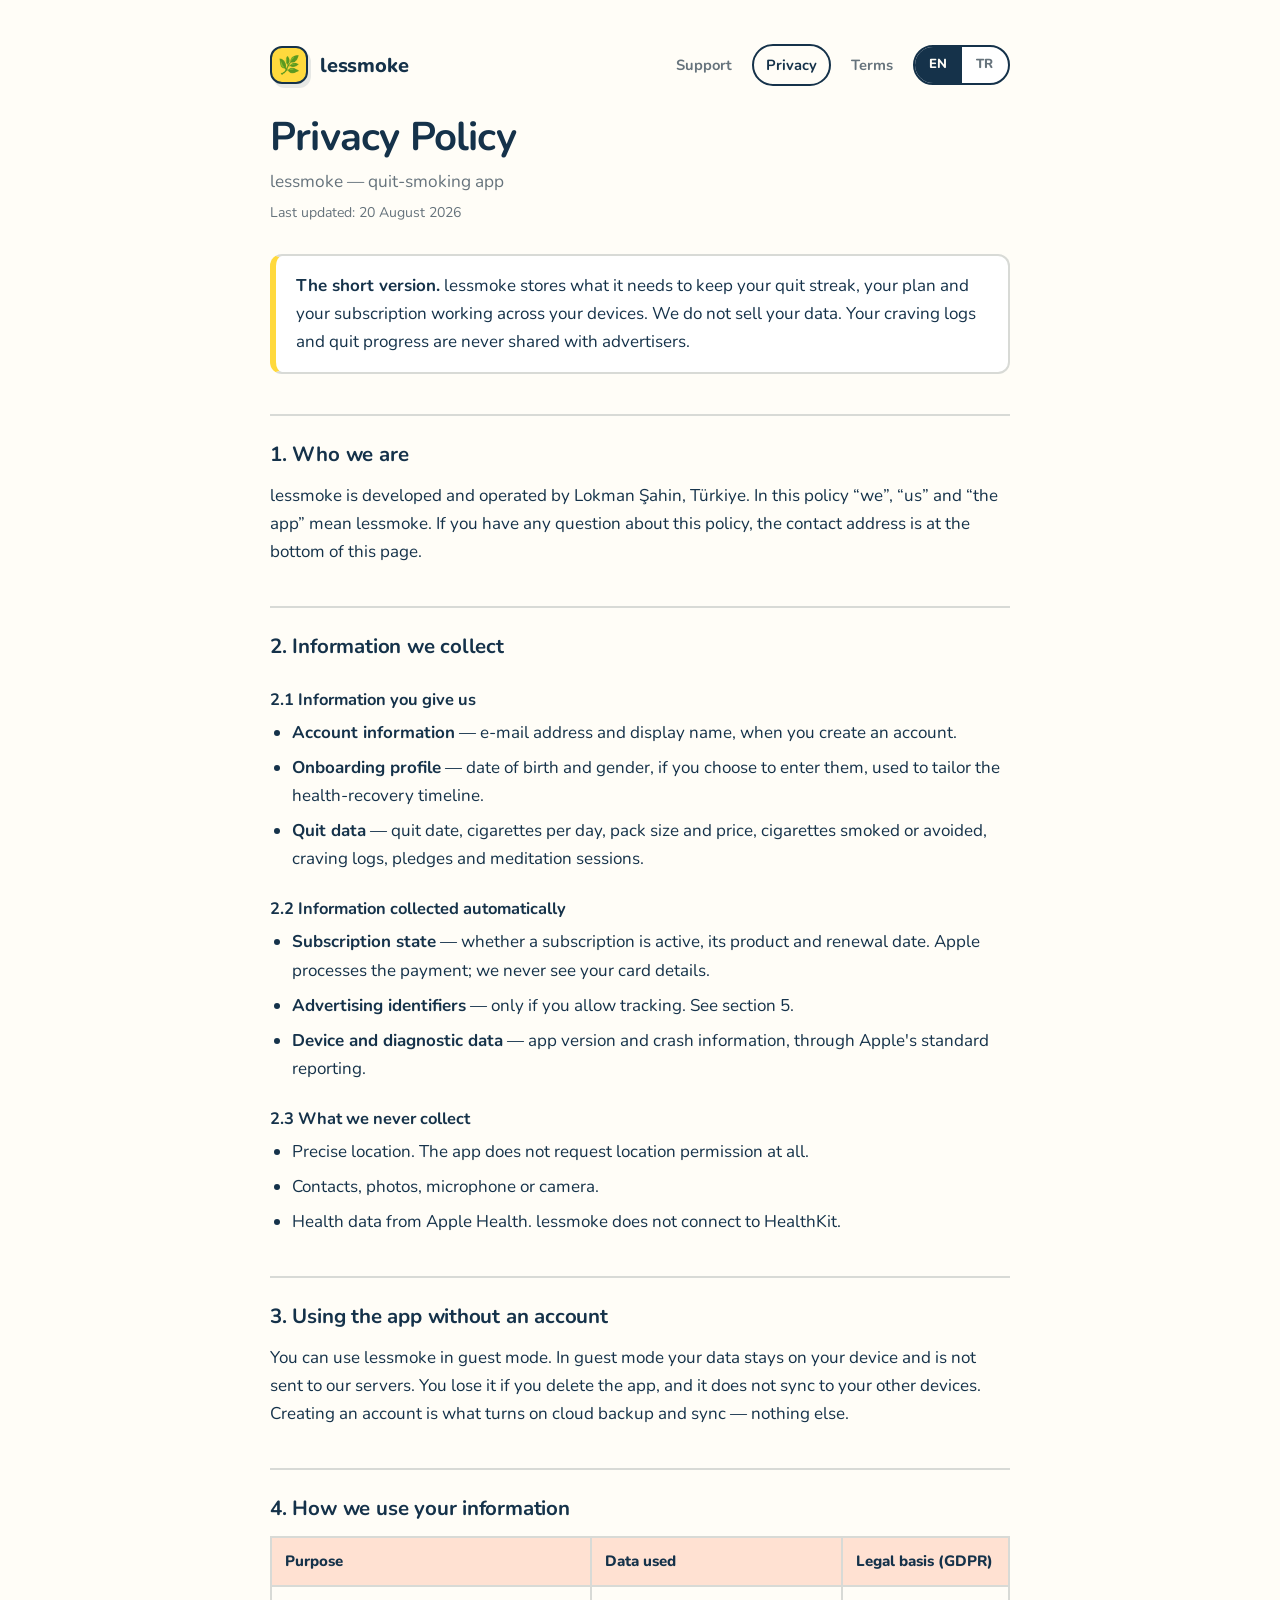
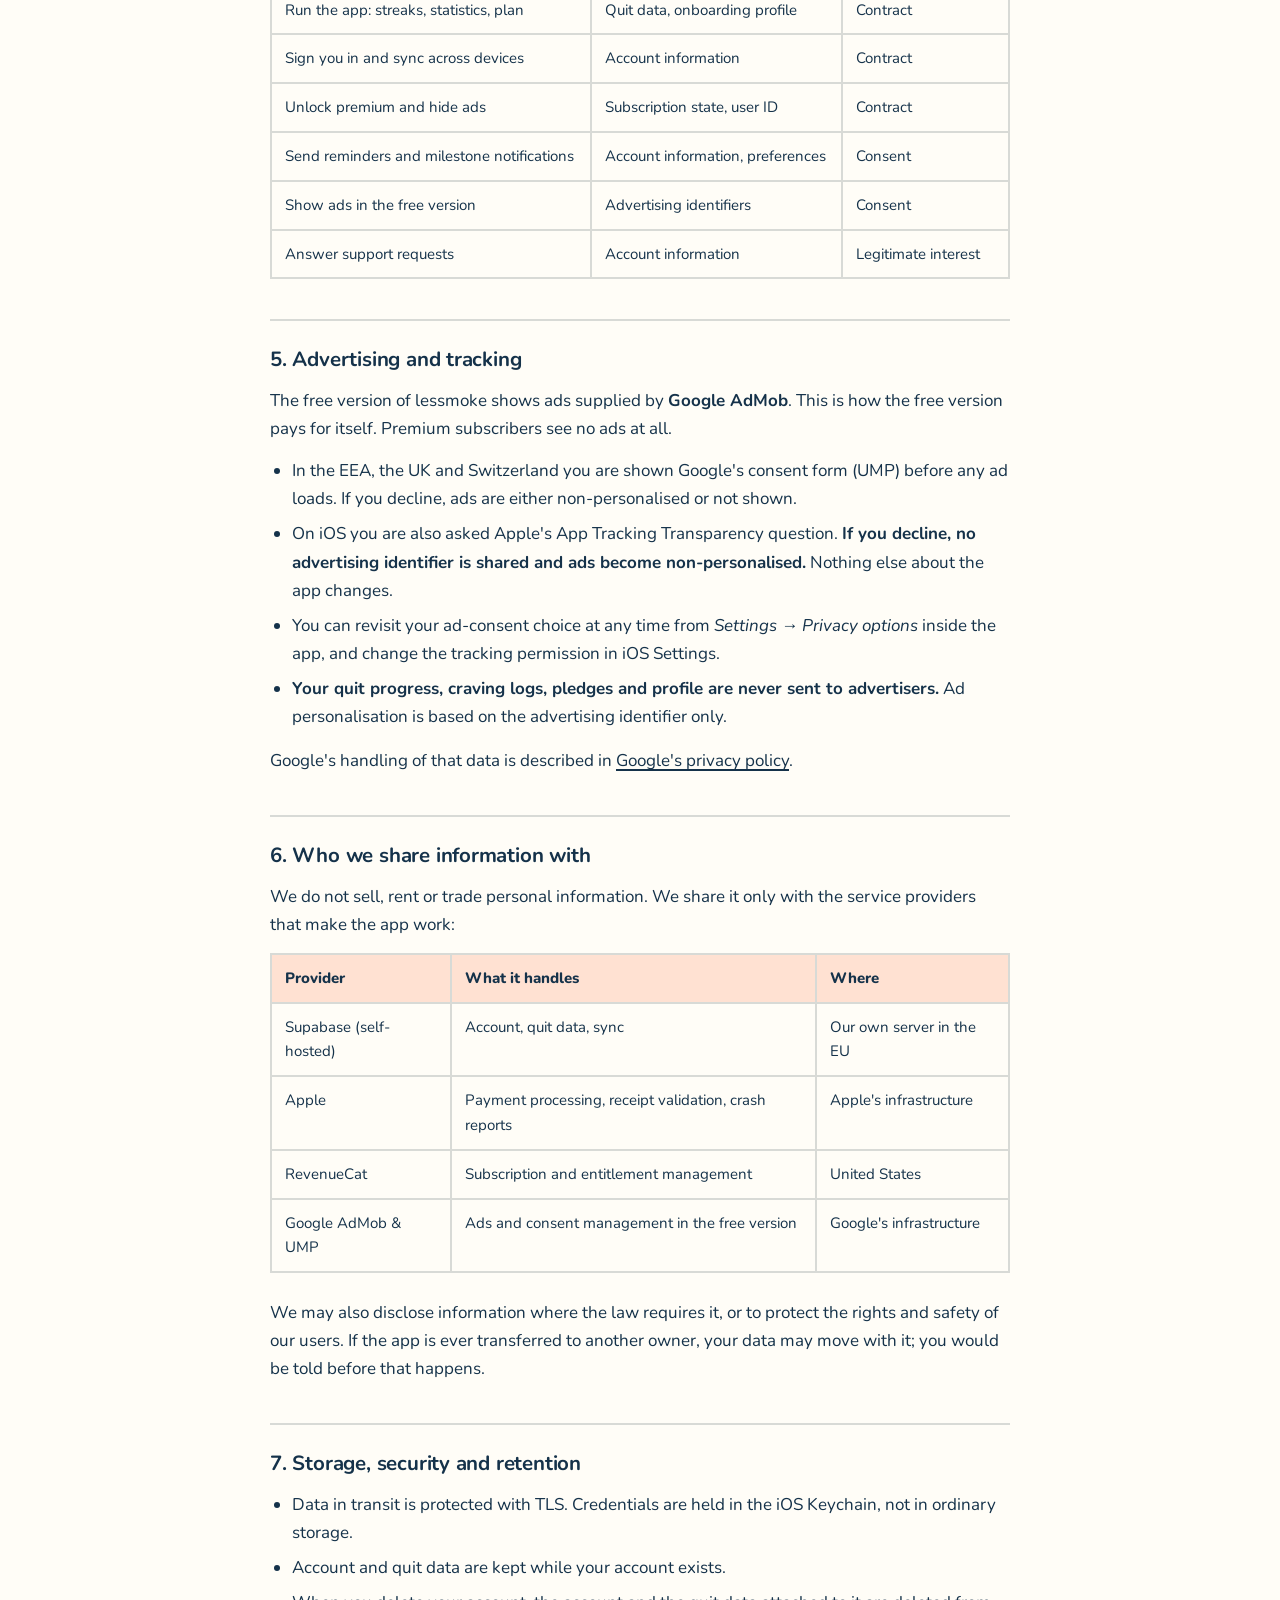
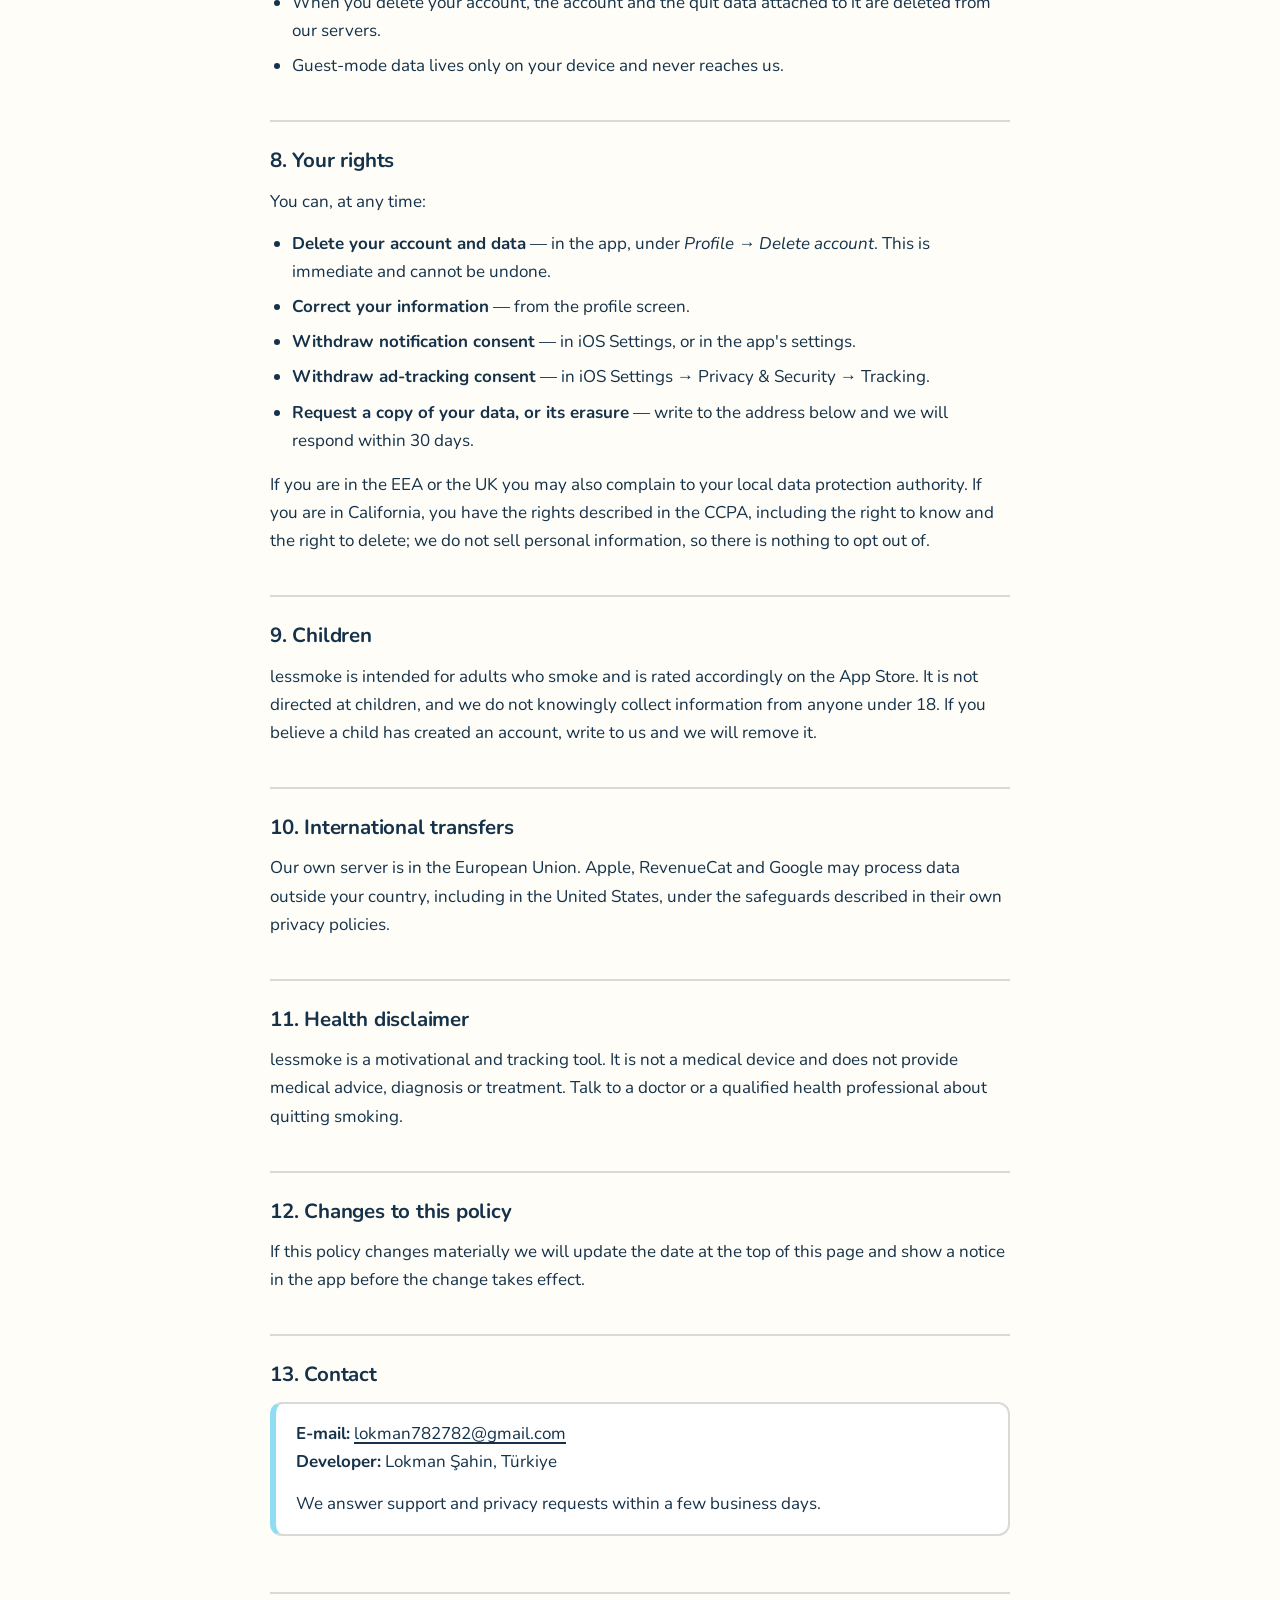
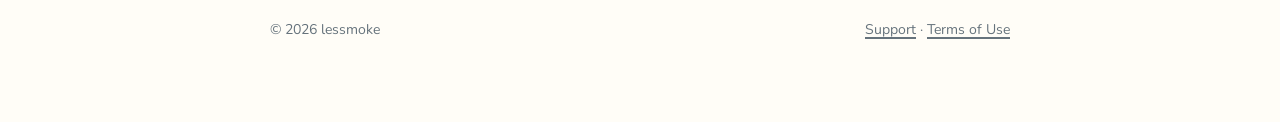
==== privacy.html @ 35b9eb4b "Add lessmoke legal and support site Bilingual (EN/TR) static pages behind the Privacy Policy URL and" ====
<!DOCTYPE html>
<html lang="en">
<head>
<meta charset="UTF-8">
<meta name="viewport" content="width=device-width, initial-scale=1">
<title data-title-en="Privacy Policy — lessmoke" data-title-tr="Gizlilik Politikası — lessmoke">Privacy Policy — lessmoke</title>
<meta name="description" content="How the lessmoke quit-smoking app collects, uses and protects your information.">
<link rel="preconnect" href="https://fonts.googleapis.com">
<link rel="preconnect" href="https://fonts.gstatic.com" crossorigin>
<link href="https://fonts.googleapis.com/css2?family=Nunito:wght@400;700;800&display=swap" rel="stylesheet">
<link rel="stylesheet" href="style.css">
<script src="lang.js"></script>
</head>
<body>
<div class="wrap">

<header class="site">
  <a class="brand" href="index.html"><span class="mark" aria-hidden="true">🌿</span> lessmoke</a>
  <nav class="site">
    <a href="index.html"><span data-lang="en">Support</span><span data-lang="tr">Destek</span></a>
    <a href="privacy.html" aria-current="page"><span data-lang="en">Privacy</span><span data-lang="tr">Gizlilik</span></a>
    <a href="terms.html"><span data-lang="en">Terms</span><span data-lang="tr">Şartlar</span></a>
    <span class="langswitch">
      <button type="button" data-set-lang="en" aria-pressed="true">EN</button>
      <button type="button" data-set-lang="tr" aria-pressed="false">TR</button>
    </span>
  </nav>
</header>

<!-- ============================ ENGLISH ============================ -->
<div data-lang="en">

<h1>Privacy Policy</h1>
<p class="lede">lessmoke — quit-smoking app</p>
<p class="meta">Last updated: 20 August 2026</p>

<div class="note">
  <p><strong>The short version.</strong> lessmoke stores what it needs to keep your quit
  streak, your plan and your subscription working across your devices. We do not sell your
  data. Your craving logs and quit progress are never shared with advertisers.</p>
</div>

<h2>1. Who we are</h2>
<p>lessmoke is developed and operated by Lokman Şahin, Türkiye. In this policy “we”, “us”
and “the app” mean lessmoke. If you have any question about this policy, the contact
address is at the bottom of this page.</p>

<h2>2. Information we collect</h2>

<h3>2.1 Information you give us</h3>
<ul>
  <li><strong>Account information</strong> — e-mail address and display name, when you create an account.</li>
  <li><strong>Onboarding profile</strong> — date of birth and gender, if you choose to enter them, used to tailor the health-recovery timeline.</li>
  <li><strong>Quit data</strong> — quit date, cigarettes per day, pack size and price, cigarettes smoked or avoided, craving logs, pledges and meditation sessions.</li>
</ul>

<h3>2.2 Information collected automatically</h3>
<ul>
  <li><strong>Subscription state</strong> — whether a subscription is active, its product and renewal date. Apple processes the payment; we never see your card details.</li>
  <li><strong>Advertising identifiers</strong> — only if you allow tracking. See section 5.</li>
  <li><strong>Device and diagnostic data</strong> — app version and crash information, through Apple's standard reporting.</li>
</ul>

<h3>2.3 What we never collect</h3>
<ul>
  <li>Precise location. The app does not request location permission at all.</li>
  <li>Contacts, photos, microphone or camera.</li>
  <li>Health data from Apple Health. lessmoke does not connect to HealthKit.</li>
</ul>

<h2>3. Using the app without an account</h2>
<p>You can use lessmoke in guest mode. In guest mode your data stays on your device and is
not sent to our servers. You lose it if you delete the app, and it does not sync to your
other devices. Creating an account is what turns on cloud backup and sync — nothing else.</p>

<h2>4. How we use your information</h2>
<div class="tablewrap">
<table>
  <thead><tr><th>Purpose</th><th>Data used</th><th>Legal basis (GDPR)</th></tr></thead>
  <tbody>
    <tr><td>Run the app: streaks, statistics, plan</td><td>Quit data, onboarding profile</td><td>Contract</td></tr>
    <tr><td>Sign you in and sync across devices</td><td>Account information</td><td>Contract</td></tr>
    <tr><td>Unlock premium and hide ads</td><td>Subscription state, user ID</td><td>Contract</td></tr>
    <tr><td>Send reminders and milestone notifications</td><td>Account information, preferences</td><td>Consent</td></tr>
    <tr><td>Show ads in the free version</td><td>Advertising identifiers</td><td>Consent</td></tr>
    <tr><td>Answer support requests</td><td>Account information</td><td>Legitimate interest</td></tr>
  </tbody>
</table>
</div>

<h2>5. Advertising and tracking</h2>
<p>The free version of lessmoke shows ads supplied by <strong>Google AdMob</strong>. This is
how the free version pays for itself. Premium subscribers see no ads at all.</p>
<ul>
  <li>In the EEA, the UK and Switzerland you are shown Google's consent form (UMP) before any
  ad loads. If you decline, ads are either non-personalised or not shown.</li>
  <li>On iOS you are also asked Apple's App Tracking Transparency question. <strong>If you
  decline, no advertising identifier is shared and ads become non-personalised.</strong>
  Nothing else about the app changes.</li>
  <li>You can revisit your ad-consent choice at any time from <em>Settings → Privacy options</em>
  inside the app, and change the tracking permission in iOS Settings.</li>
  <li><strong>Your quit progress, craving logs, pledges and profile are never sent to
  advertisers.</strong> Ad personalisation is based on the advertising identifier only.</li>
</ul>
<p>Google's handling of that data is described in
<a href="https://business.safety.google/privacy/" rel="noopener">Google's privacy policy</a>.</p>

<h2>6. Who we share information with</h2>
<p>We do not sell, rent or trade personal information. We share it only with the service
providers that make the app work:</p>
<div class="tablewrap">
<table>
  <thead><tr><th>Provider</th><th>What it handles</th><th>Where</th></tr></thead>
  <tbody>
    <tr><td>Supabase (self-hosted)</td><td>Account, quit data, sync</td><td>Our own server in the EU</td></tr>
    <tr><td>Apple</td><td>Payment processing, receipt validation, crash reports</td><td>Apple's infrastructure</td></tr>
    <tr><td>RevenueCat</td><td>Subscription and entitlement management</td><td>United States</td></tr>
    <tr><td>Google AdMob &amp; UMP</td><td>Ads and consent management in the free version</td><td>Google's infrastructure</td></tr>
  </tbody>
</table>
</div>
<p>We may also disclose information where the law requires it, or to protect the rights and
safety of our users. If the app is ever transferred to another owner, your data may move
with it; you would be told before that happens.</p>

<h2>7. Storage, security and retention</h2>
<ul>
  <li>Data in transit is protected with TLS. Credentials are held in the iOS Keychain, not in ordinary storage.</li>
  <li>Account and quit data are kept while your account exists.</li>
  <li>When you delete your account, the account and the quit data attached to it are deleted from our servers.</li>
  <li>Guest-mode data lives only on your device and never reaches us.</li>
</ul>

<h2>8. Your rights</h2>
<p>You can, at any time:</p>
<ul>
  <li><strong>Delete your account and data</strong> — in the app, under <em>Profile → Delete account</em>. This is immediate and cannot be undone.</li>
  <li><strong>Correct your information</strong> — from the profile screen.</li>
  <li><strong>Withdraw notification consent</strong> — in iOS Settings, or in the app's settings.</li>
  <li><strong>Withdraw ad-tracking consent</strong> — in iOS Settings → Privacy &amp; Security → Tracking.</li>
  <li><strong>Request a copy of your data, or its erasure</strong> — write to the address below and we will respond within 30 days.</li>
</ul>
<p>If you are in the EEA or the UK you may also complain to your local data protection
authority. If you are in California, you have the rights described in the CCPA, including
the right to know and the right to delete; we do not sell personal information, so there is
nothing to opt out of.</p>

<h2>9. Children</h2>
<p>lessmoke is intended for adults who smoke and is rated accordingly on the App Store. It is
not directed at children, and we do not knowingly collect information from anyone under 18.
If you believe a child has created an account, write to us and we will remove it.</p>

<h2>10. International transfers</h2>
<p>Our own server is in the European Union. Apple, RevenueCat and Google may process data
outside your country, including in the United States, under the safeguards described in
their own privacy policies.</p>

<h2>11. Health disclaimer</h2>
<p>lessmoke is a motivational and tracking tool. It is not a medical device and does not
provide medical advice, diagnosis or treatment. Talk to a doctor or a qualified health
professional about quitting smoking.</p>

<h2>12. Changes to this policy</h2>
<p>If this policy changes materially we will update the date at the top of this page and
show a notice in the app before the change takes effect.</p>

<h2>13. Contact</h2>
<div class="note contact">
  <p><strong>E-mail:</strong> <a href="mailto:lokman782782@gmail.com">lokman782782@gmail.com</a><br>
  <strong>Developer:</strong> Lokman Şahin, Türkiye</p>
  <p>We answer support and privacy requests within a few business days.</p>
</div>

</div>

<!-- ============================ TÜRKÇE ============================ -->
<div data-lang="tr">

<h1>Gizlilik Politikası</h1>
<p class="lede">lessmoke — sigarayı bırakma uygulaması</p>
<p class="meta">Son güncelleme: 20 Ağustos 2026</p>

<div class="note">
  <p><strong>Kısaca.</strong> lessmoke; serinizi, planınızı ve aboneliğinizi cihazlarınız
  arasında çalışır tutmak için gereken veriyi saklar. Verinizi satmıyoruz. Kriz kayıtlarınız
  ve bırakma ilerlemeniz hiçbir zaman reklamverenlerle paylaşılmaz.</p>
</div>

<h2>1. Kim olduğumuz</h2>
<p>lessmoke, Lokman Şahin (Türkiye) tarafından geliştirilir ve işletilir. Bu metinde “biz”
ve “uygulama” lessmoke'u ifade eder. Sorularınız için iletişim adresi sayfanın altındadır.</p>

<h2>2. Topladığımız bilgiler</h2>

<h3>2.1 Sizin verdikleriniz</h3>
<ul>
  <li><strong>Hesap bilgileri</strong> — hesap oluşturduğunuzda e-posta adresi ve görünen ad.</li>
  <li><strong>Başlangıç profili</strong> — girmeyi seçerseniz doğum tarihi ve cinsiyet; sağlık iyileşme takvimini kişiselleştirmek için kullanılır.</li>
  <li><strong>Bırakma verileri</strong> — bırakma tarihi, günlük sigara, paket adedi ve fiyatı, içilen veya içilmeyen sigara sayısı, kriz kayıtları, sözler ve meditasyon oturumları.</li>
</ul>

<h3>2.2 Otomatik toplanan bilgiler</h3>
<ul>
  <li><strong>Abonelik durumu</strong> — aboneliğin aktif olup olmadığı, ürünü ve yenilenme tarihi. Ödemeyi Apple işler; kart bilgilerinizi hiç görmeyiz.</li>
  <li><strong>Reklam tanımlayıcıları</strong> — yalnızca izleme izni verirseniz. Bkz. 5. bölüm.</li>
  <li><strong>Cihaz ve tanılama verisi</strong> — uygulama sürümü ve çökme bilgisi; Apple'ın standart raporlaması üzerinden.</li>
</ul>

<h3>2.3 Hiçbir zaman toplamadıklarımız</h3>
<ul>
  <li>Kesin konum. Uygulama konum izni hiç istemez.</li>
  <li>Rehber, fotoğraflar, mikrofon veya kamera.</li>
  <li>Apple Health verisi. lessmoke HealthKit'e bağlanmaz.</li>
</ul>

<h2>3. Hesapsız kullanım</h2>
<p>lessmoke'u misafir modunda kullanabilirsiniz. Misafir modunda veriniz cihazınızda kalır
ve sunucularımıza gönderilmez. Uygulamayı silerseniz veri de gider ve diğer cihazlarınıza
eşitlenmez. Hesap açmak yalnızca bulut yedeği ve eşitlemeyi açar, başka hiçbir şeyi değil.</p>

<h2>4. Bilgilerinizi nasıl kullanıyoruz</h2>
<div class="tablewrap">
<table>
  <thead><tr><th>Amaç</th><th>Kullanılan veri</th><th>Hukuki dayanak (GDPR)</th></tr></thead>
  <tbody>
    <tr><td>Uygulamanın çalışması: seri, istatistik, plan</td><td>Bırakma verileri, başlangıç profili</td><td>Sözleşme</td></tr>
    <tr><td>Giriş ve cihazlar arası eşitleme</td><td>Hesap bilgileri</td><td>Sözleşme</td></tr>
    <tr><td>Premium'u açma ve reklamları kaldırma</td><td>Abonelik durumu, kullanıcı kimliği</td><td>Sözleşme</td></tr>
    <tr><td>Hatırlatma ve kilometre taşı bildirimleri</td><td>Hesap bilgileri, tercihler</td><td>Açık rıza</td></tr>
    <tr><td>Ücretsiz sürümde reklam gösterimi</td><td>Reklam tanımlayıcıları</td><td>Açık rıza</td></tr>
    <tr><td>Destek taleplerini yanıtlama</td><td>Hesap bilgileri</td><td>Meşru menfaat</td></tr>
  </tbody>
</table>
</div>

<h2>5. Reklam ve izleme</h2>
<p>lessmoke'un ücretsiz sürümü <strong>Google AdMob</strong> reklamları gösterir; ücretsiz
sürümün masrafını bu karşılar. Premium abonelere hiç reklam gösterilmez.</p>
<ul>
  <li>AEA, Birleşik Krallık ve İsviçre'de herhangi bir reklam yüklenmeden önce Google'ın onay formu (UMP) gösterilir. Reddederseniz reklamlar kişiselleştirilmez ya da hiç gösterilmez.</li>
  <li>iOS'ta ayrıca Apple'ın İzleme Şeffaflığı (ATT) sorusu sorulur. <strong>Reddederseniz hiçbir reklam tanımlayıcısı paylaşılmaz ve reklamlar kişiselleştirilmez.</strong> Uygulamada başka hiçbir şey değişmez.</li>
  <li>Reklam onayınızı uygulama içinde <em>Ayarlar → Gizlilik seçenekleri</em>'nden, izleme iznini ise iOS Ayarlar'dan istediğiniz zaman değiştirebilirsiniz.</li>
  <li><strong>Bırakma ilerlemeniz, kriz kayıtlarınız, sözleriniz ve profiliniz hiçbir zaman reklamverenlere gönderilmez.</strong> Reklam kişiselleştirmesi yalnızca reklam tanımlayıcısına dayanır.</li>
</ul>
<p>Google'ın bu veriyi nasıl işlediği
<a href="https://business.safety.google/privacy/?hl=tr" rel="noopener">Google gizlilik politikasında</a> açıklanır.</p>

<h2>6. Kimlerle paylaşıyoruz</h2>
<p>Kişisel bilgileri satmıyor, kiralamıyor veya takas etmiyoruz. Yalnızca uygulamayı çalışır
kılan hizmet sağlayıcılarla paylaşıyoruz:</p>
<div class="tablewrap">
<table>
  <thead><tr><th>Sağlayıcı</th><th>İşlediği veri</th><th>Konum</th></tr></thead>
  <tbody>
    <tr><td>Supabase (kendi sunucumuz)</td><td>Hesap, bırakma verileri, eşitleme</td><td>AB'deki kendi sunucumuz</td></tr>
    <tr><td>Apple</td><td>Ödeme, makbuz doğrulama, çökme raporları</td><td>Apple altyapısı</td></tr>
    <tr><td>RevenueCat</td><td>Abonelik ve yetki yönetimi</td><td>Amerika Birleşik Devletleri</td></tr>
    <tr><td>Google AdMob ve UMP</td><td>Ücretsiz sürümde reklam ve onay yönetimi</td><td>Google altyapısı</td></tr>
  </tbody>
</table>
</div>
<p>Hukuken zorunlu olduğunda ya da kullanıcılarımızın haklarını ve güvenliğini korumak için
de bilgi paylaşabiliriz. Uygulama bir gün başka bir sahibe devredilirse veriniz de devrolabilir;
bu gerçekleşmeden önce size bildirilir.</p>

<h2>7. Saklama, güvenlik ve süre</h2>
<ul>
  <li>Aktarım sırasında veri TLS ile korunur. Kimlik bilgileri sıradan depolamada değil, iOS Keychain'de tutulur.</li>
  <li>Hesap ve bırakma verileri hesabınız var olduğu sürece saklanır.</li>
  <li>Hesabınızı sildiğinizde hesap ve ona bağlı bırakma verileri sunucularımızdan silinir.</li>
  <li>Misafir modu verisi yalnızca cihazınızda durur, bize hiç ulaşmaz.</li>
</ul>

<h2>8. Haklarınız</h2>
<p>İstediğiniz zaman:</p>
<ul>
  <li><strong>Hesabınızı ve verinizi silebilirsiniz</strong> — uygulamada <em>Profil → Hesabı sil</em>. Anında gerçekleşir ve geri alınamaz.</li>
  <li><strong>Bilgilerinizi düzeltebilirsiniz</strong> — profil ekranından.</li>
  <li><strong>Bildirim iznini geri çekebilirsiniz</strong> — iOS Ayarlar'dan veya uygulama ayarlarından.</li>
  <li><strong>Reklam izleme iznini geri çekebilirsiniz</strong> — iOS Ayarlar → Gizlilik ve Güvenlik → İzleme.</li>
  <li><strong>Verinizin kopyasını veya silinmesini talep edebilirsiniz</strong> — aşağıdaki adrese yazın, 30 gün içinde yanıtlarız.</li>
</ul>
<p>AEA veya Birleşik Krallık'taysanız yerel veri koruma otoritenize şikâyette bulunabilirsiniz.
Türkiye'deyseniz KVKK kapsamındaki haklarınız saklıdır. Kaliforniya'daysanız CCPA'nın
tanıdığı bilme ve silme haklarına sahipsiniz; kişisel bilgi satmadığımız için çıkılacak bir
satış yoktur.</p>

<h2>9. Çocuklar</h2>
<p>lessmoke sigara içen yetişkinler içindir ve App Store'da buna göre derecelendirilmiştir.
Çocuklara yönelik değildir ve 18 yaşından küçüklerden bilerek bilgi toplamayız. Bir çocuğun
hesap açtığını düşünüyorsanız bize yazın, hesabı kaldıralım.</p>

<h2>10. Yurt dışına aktarım</h2>
<p>Kendi sunucumuz Avrupa Birliği'ndedir. Apple, RevenueCat ve Google, kendi gizlilik
politikalarında tanımlanan güvenceler kapsamında veriyi ülkeniz dışında — Amerika Birleşik
Devletleri dahil — işleyebilir.</p>

<h2>11. Sağlık uyarısı</h2>
<p>lessmoke bir motivasyon ve takip aracıdır. Tıbbi cihaz değildir; tıbbi tavsiye, teşhis
veya tedavi sunmaz. Sigarayı bırakma konusunda bir hekime veya nitelikli bir sağlık
profesyoneline danışın.</p>

<h2>12. Bu politikadaki değişiklikler</h2>
<p>Politika esaslı biçimde değişirse sayfanın üstündeki tarihi güncelleriz ve değişiklik
yürürlüğe girmeden önce uygulamada bildirim gösteririz.</p>

<h2>13. İletişim</h2>
<div class="note contact">
  <p><strong>E-posta:</strong> <a href="mailto:lokman782782@gmail.com">lokman782782@gmail.com</a><br>
  <strong>Geliştirici:</strong> Lokman Şahin, Türkiye</p>
  <p>Destek ve gizlilik taleplerini birkaç iş günü içinde yanıtlıyoruz.</p>
</div>

</div>

<footer class="site">
  <span>© 2026 lessmoke</span>
  <span>
    <a href="index.html"><span data-lang="en">Support</span><span data-lang="tr">Destek</span></a> ·
    <a href="terms.html"><span data-lang="en">Terms of Use</span><span data-lang="tr">Kullanım Şartları</span></a>
  </span>
</footer>

</div>
</body>
</html>
---- style.css ----
/* lessmoke — legal & support site
   Palette lifted from the app's DoodleDesignSystem so the pages read as the
   same product a reviewer just had open on the phone. */

:root {
  --paper: #FFFDF7;
  --card: #FFFFFF;
  --ink: #15324A;
  --muted-ink: #66737C;
  --line: #D8DAD6;
  --lemon: #FFD93D;
  --sky: #8FDDF2;
  --mint: #66D7B2;
  --coral: #FF9D86;
  --peach: #FFE1D2;
  --shadow: rgba(21, 50, 74, 0.10);
  --radius: 18px;
}

@media (prefers-color-scheme: dark) {
  :root {
    --paper: #101E2A;
    --card: #162836;
    --ink: #EAF2F7;
    --muted-ink: #9DB0BD;
    --line: #2A3F52;
    --shadow: rgba(0, 0, 0, 0.45);
  }
}

* { box-sizing: border-box; }

html { -webkit-text-size-adjust: 100%; }

body {
  margin: 0;
  background: var(--paper);
  color: var(--ink);
  font-family: "Nunito", -apple-system, BlinkMacSystemFont, "Segoe UI", Roboto,
    Helvetica, Arial, sans-serif;
  font-size: 17px;
  line-height: 1.65;
}

.wrap {
  max-width: 780px;
  margin: 0 auto;
  padding: 24px 20px 80px;
}

/* ---------- header ---------- */

header.site {
  display: flex;
  align-items: center;
  justify-content: space-between;
  gap: 16px;
  flex-wrap: wrap;
  padding: 20px 0 28px;
}

.brand {
  display: inline-flex;
  align-items: center;
  gap: 12px;
  text-decoration: none;
  color: var(--ink);
  font-weight: 800;
  font-size: 1.25rem;
  letter-spacing: -0.01em;
}

.brand .mark {
  width: 38px;
  height: 38px;
  border: 2px solid var(--ink);
  border-radius: 12px;
  background: var(--lemon);
  display: grid;
  place-items: center;
  font-size: 1.1rem;
  box-shadow: 3px 4px 0 var(--shadow);
}

nav.site {
  display: flex;
  align-items: center;
  gap: 6px;
  flex-wrap: wrap;
}

nav.site a {
  color: var(--muted-ink);
  text-decoration: none;
  font-weight: 700;
  font-size: 0.92rem;
  padding: 7px 12px;
  border-radius: 999px;
  border: 2px solid transparent;
}

nav.site a:hover { color: var(--ink); border-color: var(--line); }
nav.site a[aria-current="page"] { color: var(--ink); border-color: var(--ink); }

/* ---------- language switch ---------- */

.langswitch {
  display: inline-flex;
  border: 2px solid var(--ink);
  border-radius: 999px;
  overflow: hidden;
  background: var(--card);
}

.langswitch button {
  appearance: none;
  border: 0;
  background: transparent;
  color: var(--muted-ink);
  font: inherit;
  font-weight: 800;
  font-size: 0.82rem;
  letter-spacing: 0.04em;
  padding: 7px 14px;
  cursor: pointer;
}

.langswitch button[aria-pressed="true"] {
  background: var(--ink);
  color: var(--paper);
}

/* ---------- type ---------- */

h1 {
  font-size: clamp(1.9rem, 5vw, 2.5rem);
  line-height: 1.15;
  letter-spacing: -0.02em;
  margin: 0 0 8px;
}

h2 {
  font-size: 1.28rem;
  letter-spacing: -0.01em;
  margin: 40px 0 10px;
  padding-top: 22px;
  border-top: 2px solid var(--line);
}

h3 { font-size: 1.03rem; margin: 22px 0 6px; }

p, li { color: var(--ink); }
p { margin: 0 0 14px; }
ul, ol { margin: 0 0 16px; padding-left: 22px; }
li { margin-bottom: 7px; }

a { color: var(--ink); text-decoration-thickness: 2px; text-underline-offset: 3px; }
a:hover { color: var(--coral); }

.lede { font-size: 1.08rem; color: var(--muted-ink); margin-bottom: 4px; }
.meta { font-size: 0.88rem; color: var(--muted-ink); margin-bottom: 30px; }

/* ---------- boxes ---------- */

.card {
  background: var(--card);
  border: 2px solid var(--ink);
  border-radius: var(--radius);
  box-shadow: 3px 4px 0 var(--shadow);
  padding: 22px 24px;
  margin: 0 0 26px;
}

.note {
  border-left: 6px solid var(--lemon);
  background: var(--card);
  border-radius: 12px;
  padding: 16px 20px;
  margin: 0 0 26px;
  border-top: 2px solid var(--line);
  border-right: 2px solid var(--line);
  border-bottom: 2px solid var(--line);
}

.note.contact { border-left-color: var(--sky); }
.note.warn { border-left-color: var(--coral); }

.note p:last-child, .card p:last-child { margin-bottom: 0; }

/* ---------- table ---------- */

.tablewrap { overflow-x: auto; margin: 0 0 26px; }

table {
  width: 100%;
  border-collapse: collapse;
  font-size: 0.94rem;
  min-width: 460px;
}

th, td {
  border: 2px solid var(--line);
  padding: 11px 13px;
  text-align: left;
  vertical-align: top;
}

th { background: var(--peach); color: #15324A; font-weight: 800; }

@media (prefers-color-scheme: dark) {
  th { background: #23394B; color: var(--ink); }
}

/* ---------- support page bits ---------- */

.grid {
  display: grid;
  grid-template-columns: repeat(auto-fit, minmax(230px, 1fr));
  gap: 16px;
  margin: 0 0 26px;
}

.grid .card { margin: 0; }
.grid h3 { margin-top: 0; }

.btn {
  display: inline-block;
  background: var(--lemon);
  color: #15324A;
  border: 2px solid #15324A;
  border-radius: 999px;
  box-shadow: 3px 4px 0 rgba(21, 50, 74, 0.25);
  padding: 11px 22px;
  font-weight: 800;
  text-decoration: none;
}

.btn:hover { color: #15324A; transform: translate(1px, 1px); box-shadow: 2px 3px 0 rgba(21, 50, 74, 0.25); }

details {
  border: 2px solid var(--line);
  border-radius: 12px;
  padding: 12px 18px;
  margin-bottom: 12px;
  background: var(--card);
}

details[open] { border-color: var(--ink); }
summary { cursor: pointer; font-weight: 800; }
summary::-webkit-details-marker { color: var(--muted-ink); }
details p:first-of-type { margin-top: 12px; }

/* ---------- footer ---------- */

footer.site {
  margin-top: 56px;
  padding-top: 24px;
  border-top: 2px solid var(--line);
  color: var(--muted-ink);
  font-size: 0.88rem;
  display: flex;
  justify-content: space-between;
  gap: 14px;
  flex-wrap: wrap;
}

footer.site a { color: var(--muted-ink); }

/* ---------- language visibility ---------- */

[data-lang] { display: none; }
html[lang="en"] [data-lang="en"],
html[lang="tr"] [data-lang="tr"] { display: revert; }
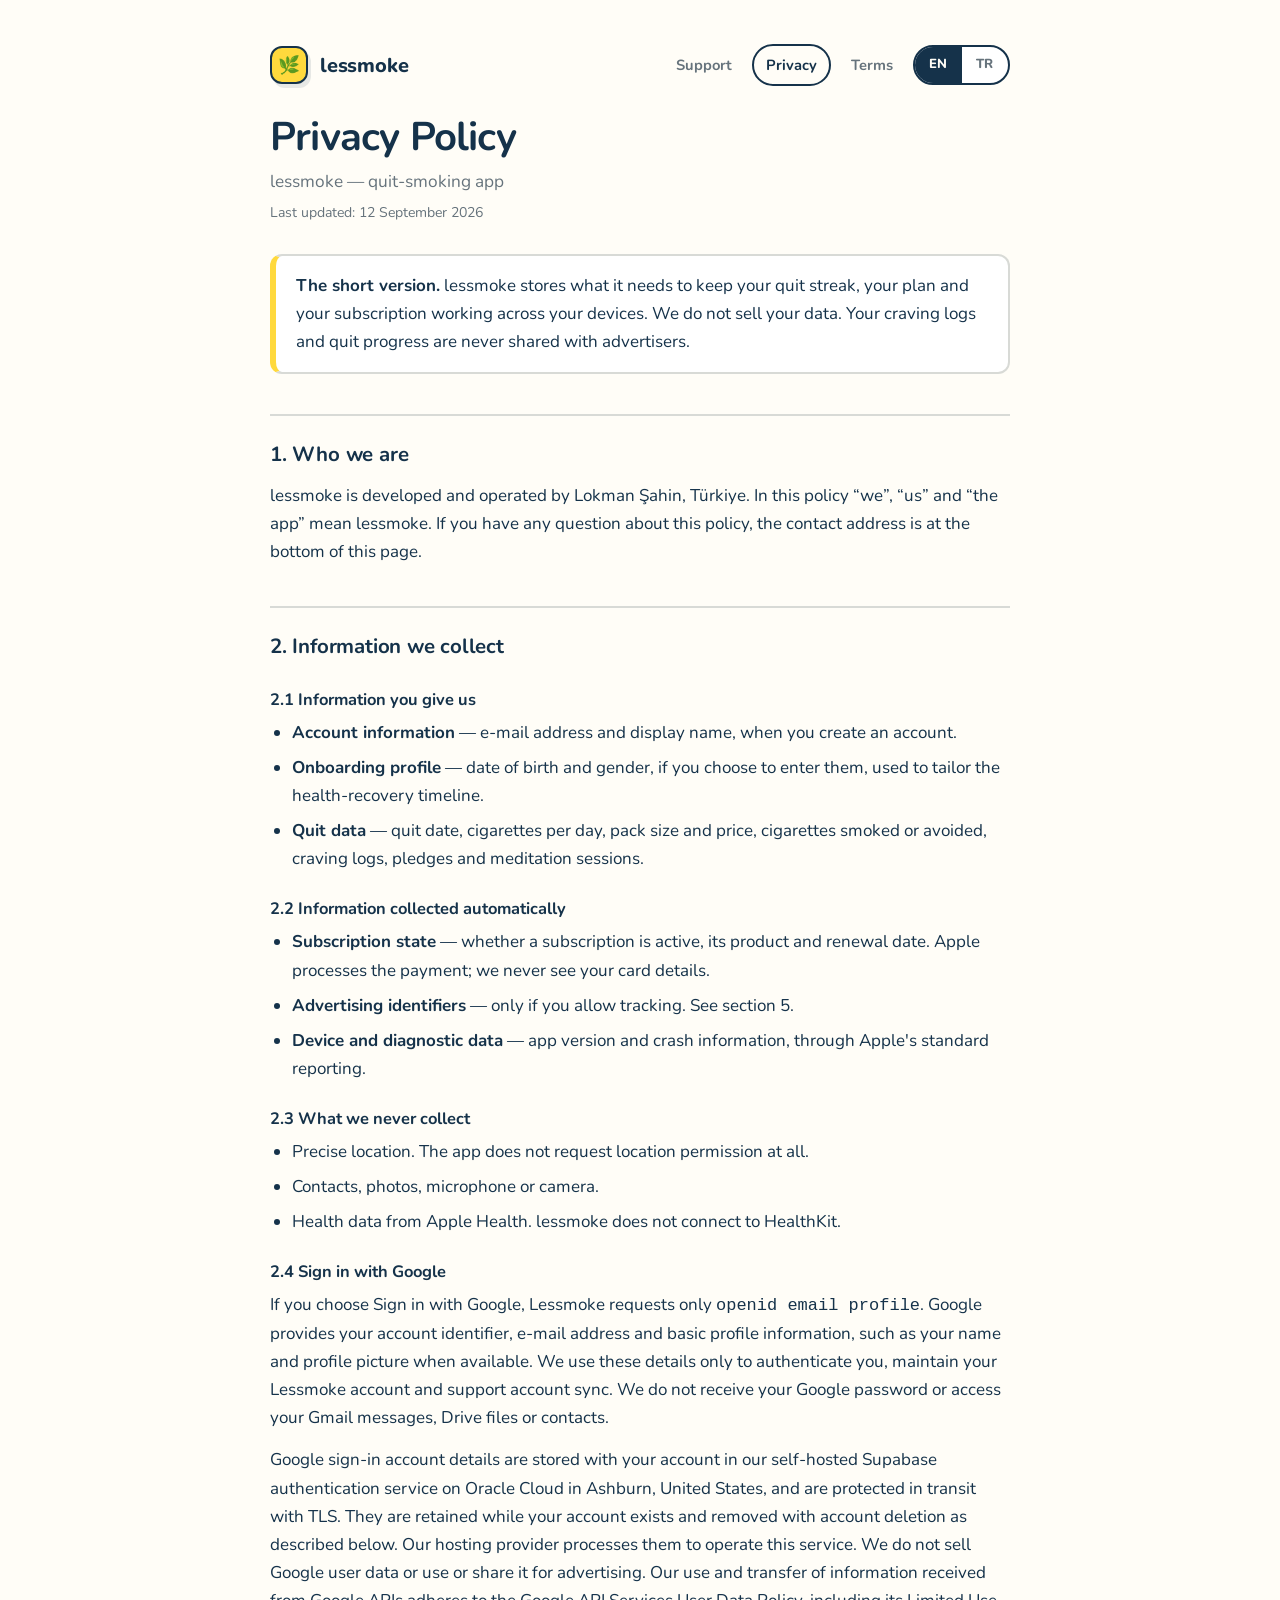
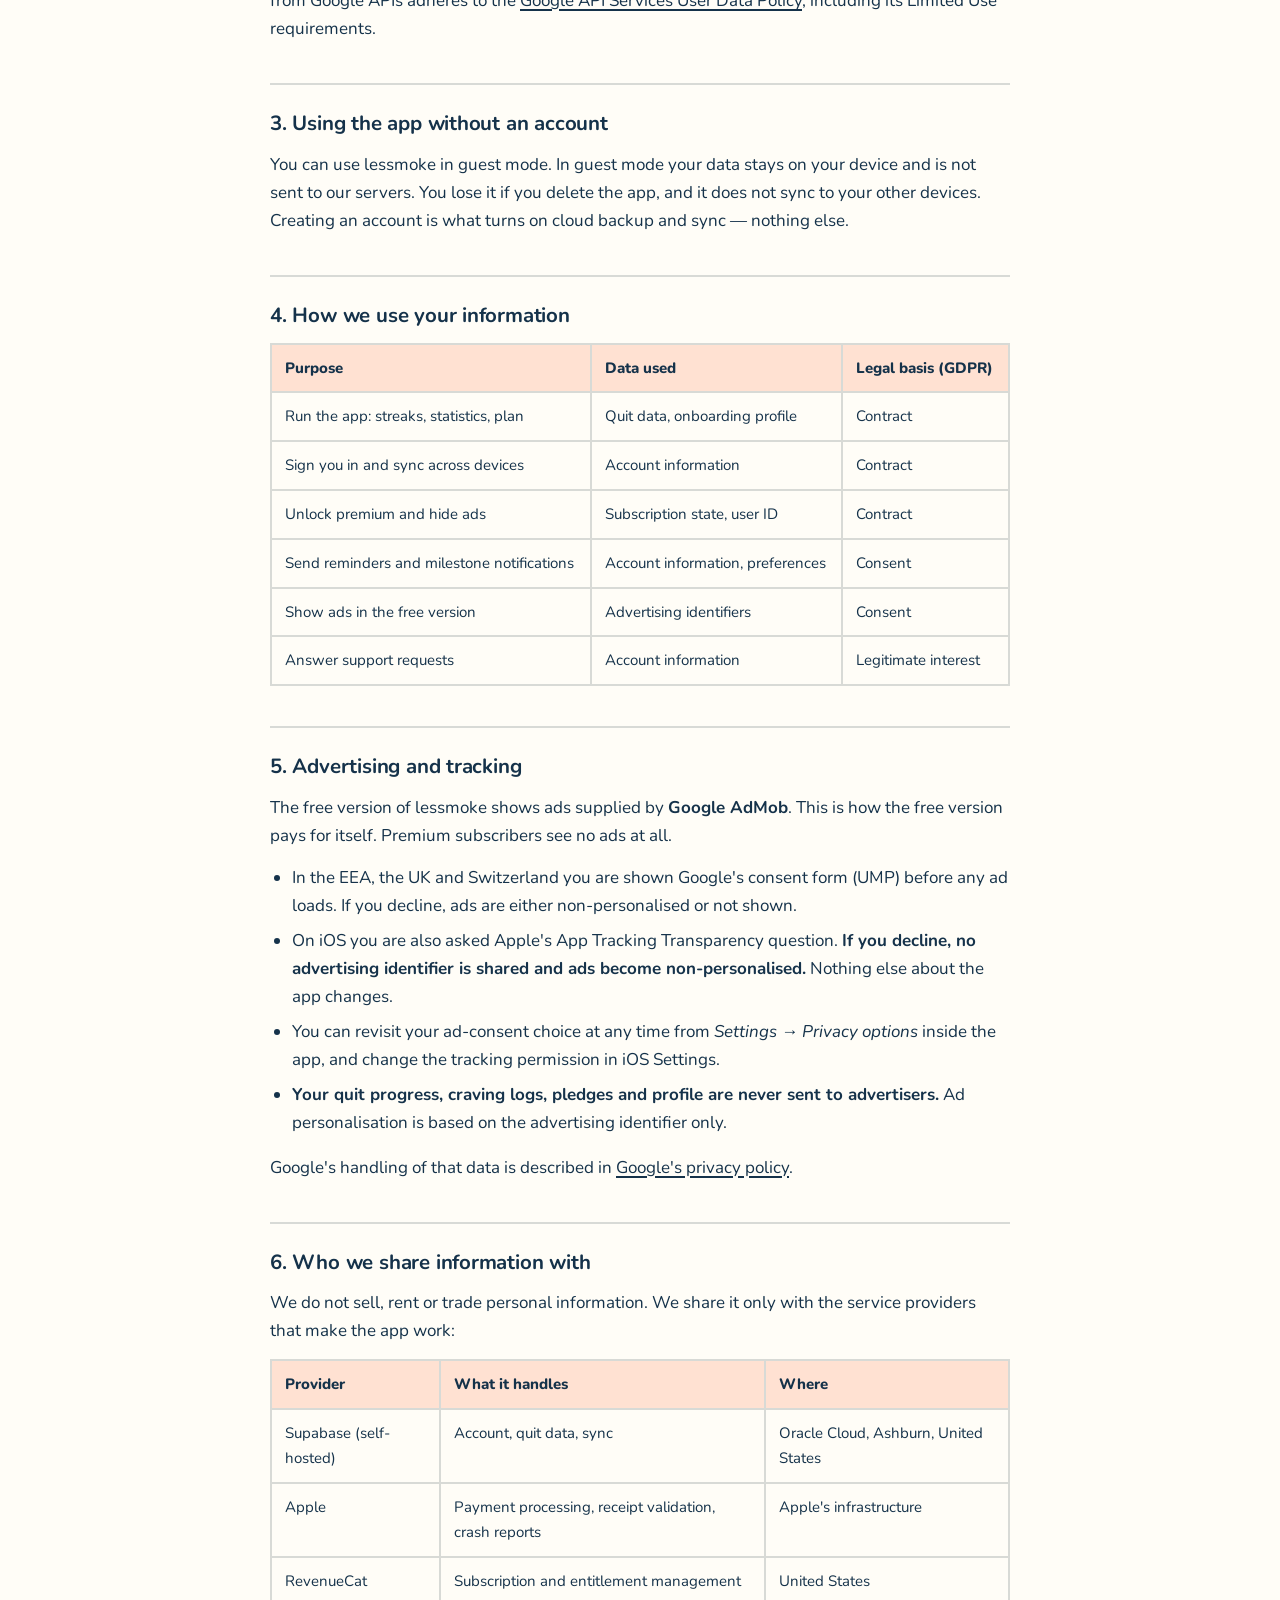
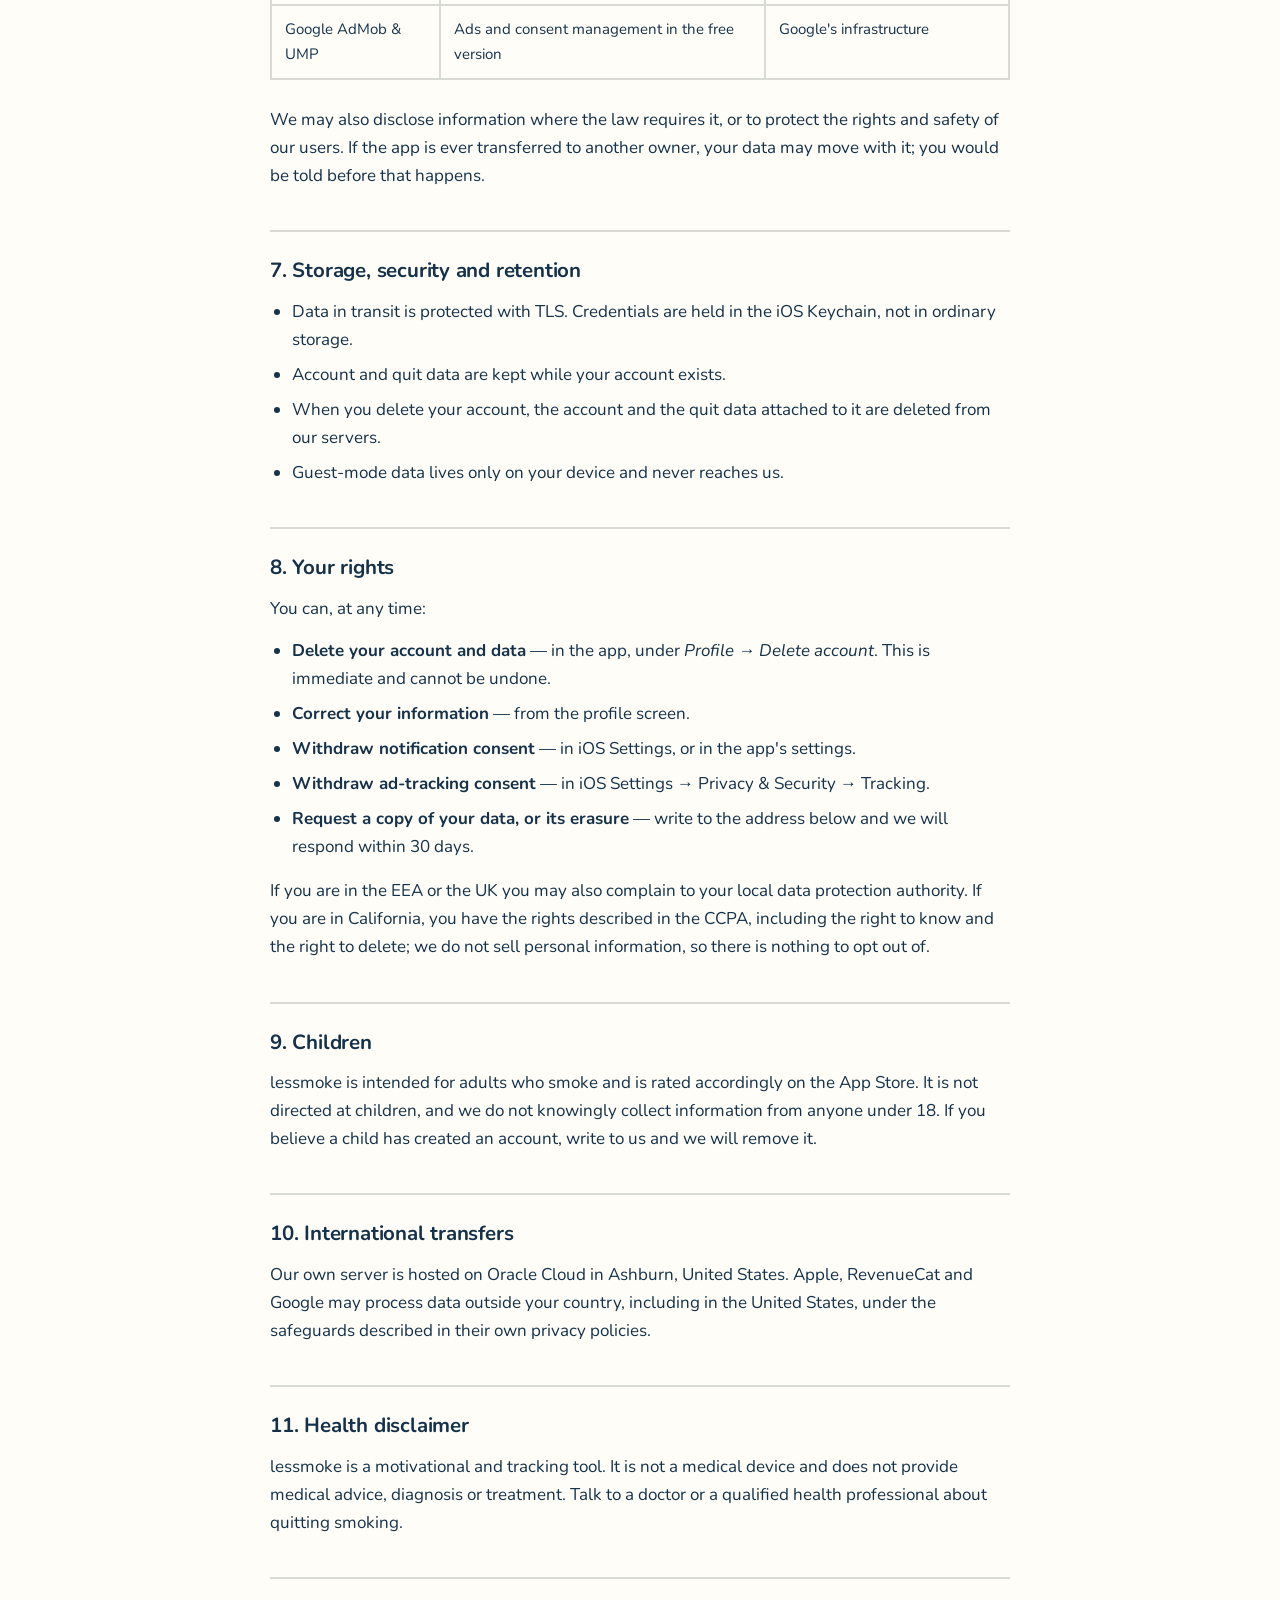
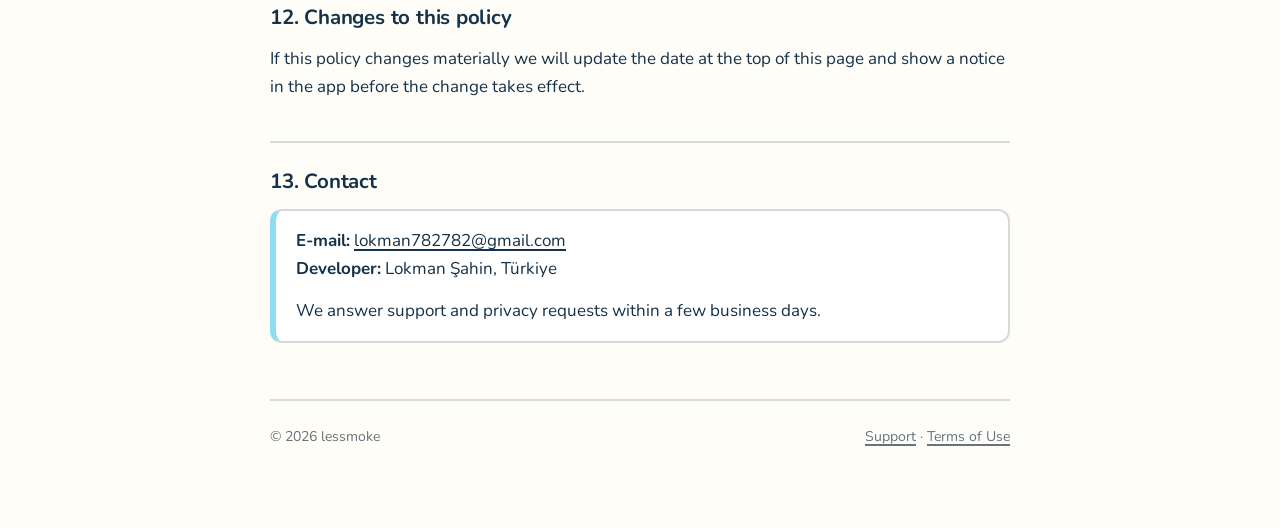
==== commit 87b8dd3b: "Clarify Google sign-in data use and current Oracle hosting location" ====
--- a/privacy.html
+++ b/privacy.html
@@ -32,7 +32,7 @@
 
 <h1>Privacy Policy</h1>
 <p class="lede">lessmoke — quit-smoking app</p>
-<p class="meta">Last updated: 20 August 2026</p>
+<p class="meta">Last updated: 12 September 2026</p>
 
 <div class="note">
   <p><strong>The short version.</strong> lessmoke stores what it needs to keep your quit
@@ -67,6 +67,10 @@
   <li>Contacts, photos, microphone or camera.</li>
   <li>Health data from Apple Health. lessmoke does not connect to HealthKit.</li>
 </ul>
+
+<h3>2.4 Sign in with Google</h3>
+<p>If you choose Sign in with Google, Lessmoke requests only <code>openid email profile</code>. Google provides your account identifier, e-mail address and basic profile information, such as your name and profile picture when available. We use these details only to authenticate you, maintain your Lessmoke account and support account sync. We do not receive your Google password or access your Gmail messages, Drive files or contacts.</p>
+<p>Google sign-in account details are stored with your account in our self-hosted Supabase authentication service on Oracle Cloud in Ashburn, United States, and are protected in transit with TLS. They are retained while your account exists and removed with account deletion as described below. Our hosting provider processes them to operate this service. We do not sell Google user data or use or share it for advertising. Our use and transfer of information received from Google APIs adheres to the <a href="https://developers.google.com/terms/api-services-user-data-policy">Google API Services User Data Policy</a>, including its Limited Use requirements.</p>
 
 <h2>3. Using the app without an account</h2>
 <p>You can use lessmoke in guest mode. In guest mode your data stays on your device and is
@@ -112,7 +116,7 @@
 <table>
   <thead><tr><th>Provider</th><th>What it handles</th><th>Where</th></tr></thead>
   <tbody>
-    <tr><td>Supabase (self-hosted)</td><td>Account, quit data, sync</td><td>Our own server in the EU</td></tr>
+    <tr><td>Supabase (self-hosted)</td><td>Account, quit data, sync</td><td>Oracle Cloud, Ashburn, United States</td></tr>
     <tr><td>Apple</td><td>Payment processing, receipt validation, crash reports</td><td>Apple's infrastructure</td></tr>
     <tr><td>RevenueCat</td><td>Subscription and entitlement management</td><td>United States</td></tr>
     <tr><td>Google AdMob &amp; UMP</td><td>Ads and consent management in the free version</td><td>Google's infrastructure</td></tr>
@@ -151,7 +155,7 @@
 If you believe a child has created an account, write to us and we will remove it.</p>
 
 <h2>10. International transfers</h2>
-<p>Our own server is in the European Union. Apple, RevenueCat and Google may process data
+<p>Our own server is hosted on Oracle Cloud in Ashburn, United States. Apple, RevenueCat and Google may process data
 outside your country, including in the United States, under the safeguards described in
 their own privacy policies.</p>
 
@@ -178,7 +182,7 @@
 
 <h1>Gizlilik Politikası</h1>
 <p class="lede">lessmoke — sigarayı bırakma uygulaması</p>
-<p class="meta">Son güncelleme: 20 Ağustos 2026</p>
+<p class="meta">Son güncelleme: 12 Eylül 2026</p>
 
 <div class="note">
   <p><strong>Kısaca.</strong> lessmoke; serinizi, planınızı ve aboneliğinizi cihazlarınız
@@ -212,6 +216,10 @@
   <li>Rehber, fotoğraflar, mikrofon veya kamera.</li>
   <li>Apple Health verisi. lessmoke HealthKit'e bağlanmaz.</li>
 </ul>
+
+<h3>2.4 Google ile giriş</h3>
+<p>Google ile giriş yapmayı seçerseniz Lessmoke yalnızca <code>openid email profile</code> izinlerini ister. Google; hesap kimliğinizi, e-posta adresinizi ve mevcutsa adınız ile profil resminiz gibi temel profil bilgilerinizi sağlar. Bu bilgileri yalnızca kimliğinizi doğrulamak, Lessmoke hesabınızı çalıştırmak ve hesap eşitlemesini desteklemek için kullanırız. Google şifrenizi almayız; Gmail mesajlarınıza, Drive dosyalarınıza veya kişilerinize erişmeyiz.</p>
+<p>Google giriş bilgileri, hesabınızla birlikte Oracle Cloud'un ABD, Ashburn bölgesinde işlettiğimiz Supabase kimlik doğrulama hizmetinde saklanır ve aktarım sırasında TLS ile korunur. Hesabınız bulunduğu sürece tutulur; aşağıda açıklanan hesap silme işlemiyle kaldırılır. Barındırma sağlayıcımız bu bilgileri hizmeti çalıştırmak için işler. Google kullanıcı verilerini satmayız, reklam için kullanmayız veya paylaşmayız. Google API'lerinden alınan bilgilerin kullanımı ve aktarımı, Sınırlı Kullanım gereklilikleri dahil <a href="https://developers.google.com/terms/api-services-user-data-policy">Google API Hizmetleri Kullanıcı Verileri Politikası</a> ile uyumludur.</p>
 
 <h2>3. Hesapsız kullanım</h2>
 <p>lessmoke'u misafir modunda kullanabilirsiniz. Misafir modunda veriniz cihazınızda kalır
@@ -252,7 +260,7 @@
 <table>
   <thead><tr><th>Sağlayıcı</th><th>İşlediği veri</th><th>Konum</th></tr></thead>
   <tbody>
-    <tr><td>Supabase (kendi sunucumuz)</td><td>Hesap, bırakma verileri, eşitleme</td><td>AB'deki kendi sunucumuz</td></tr>
+    <tr><td>Supabase (kendi sunucumuz)</td><td>Hesap, bırakma verileri, eşitleme</td><td>Oracle Cloud, Ashburn, ABD</td></tr>
     <tr><td>Apple</td><td>Ödeme, makbuz doğrulama, çökme raporları</td><td>Apple altyapısı</td></tr>
     <tr><td>RevenueCat</td><td>Abonelik ve yetki yönetimi</td><td>Amerika Birleşik Devletleri</td></tr>
     <tr><td>Google AdMob ve UMP</td><td>Ücretsiz sürümde reklam ve onay yönetimi</td><td>Google altyapısı</td></tr>
@@ -291,7 +299,7 @@
 hesap açtığını düşünüyorsanız bize yazın, hesabı kaldıralım.</p>
 
 <h2>10. Yurt dışına aktarım</h2>
-<p>Kendi sunucumuz Avrupa Birliği'ndedir. Apple, RevenueCat ve Google, kendi gizlilik
+<p>Kendi sunucumuz Oracle Cloud'un ABD, Ashburn bölgesindedir. Apple, RevenueCat ve Google, kendi gizlilik
 politikalarında tanımlanan güvenceler kapsamında veriyi ülkeniz dışında — Amerika Birleşik
 Devletleri dahil — işleyebilir.</p>
 
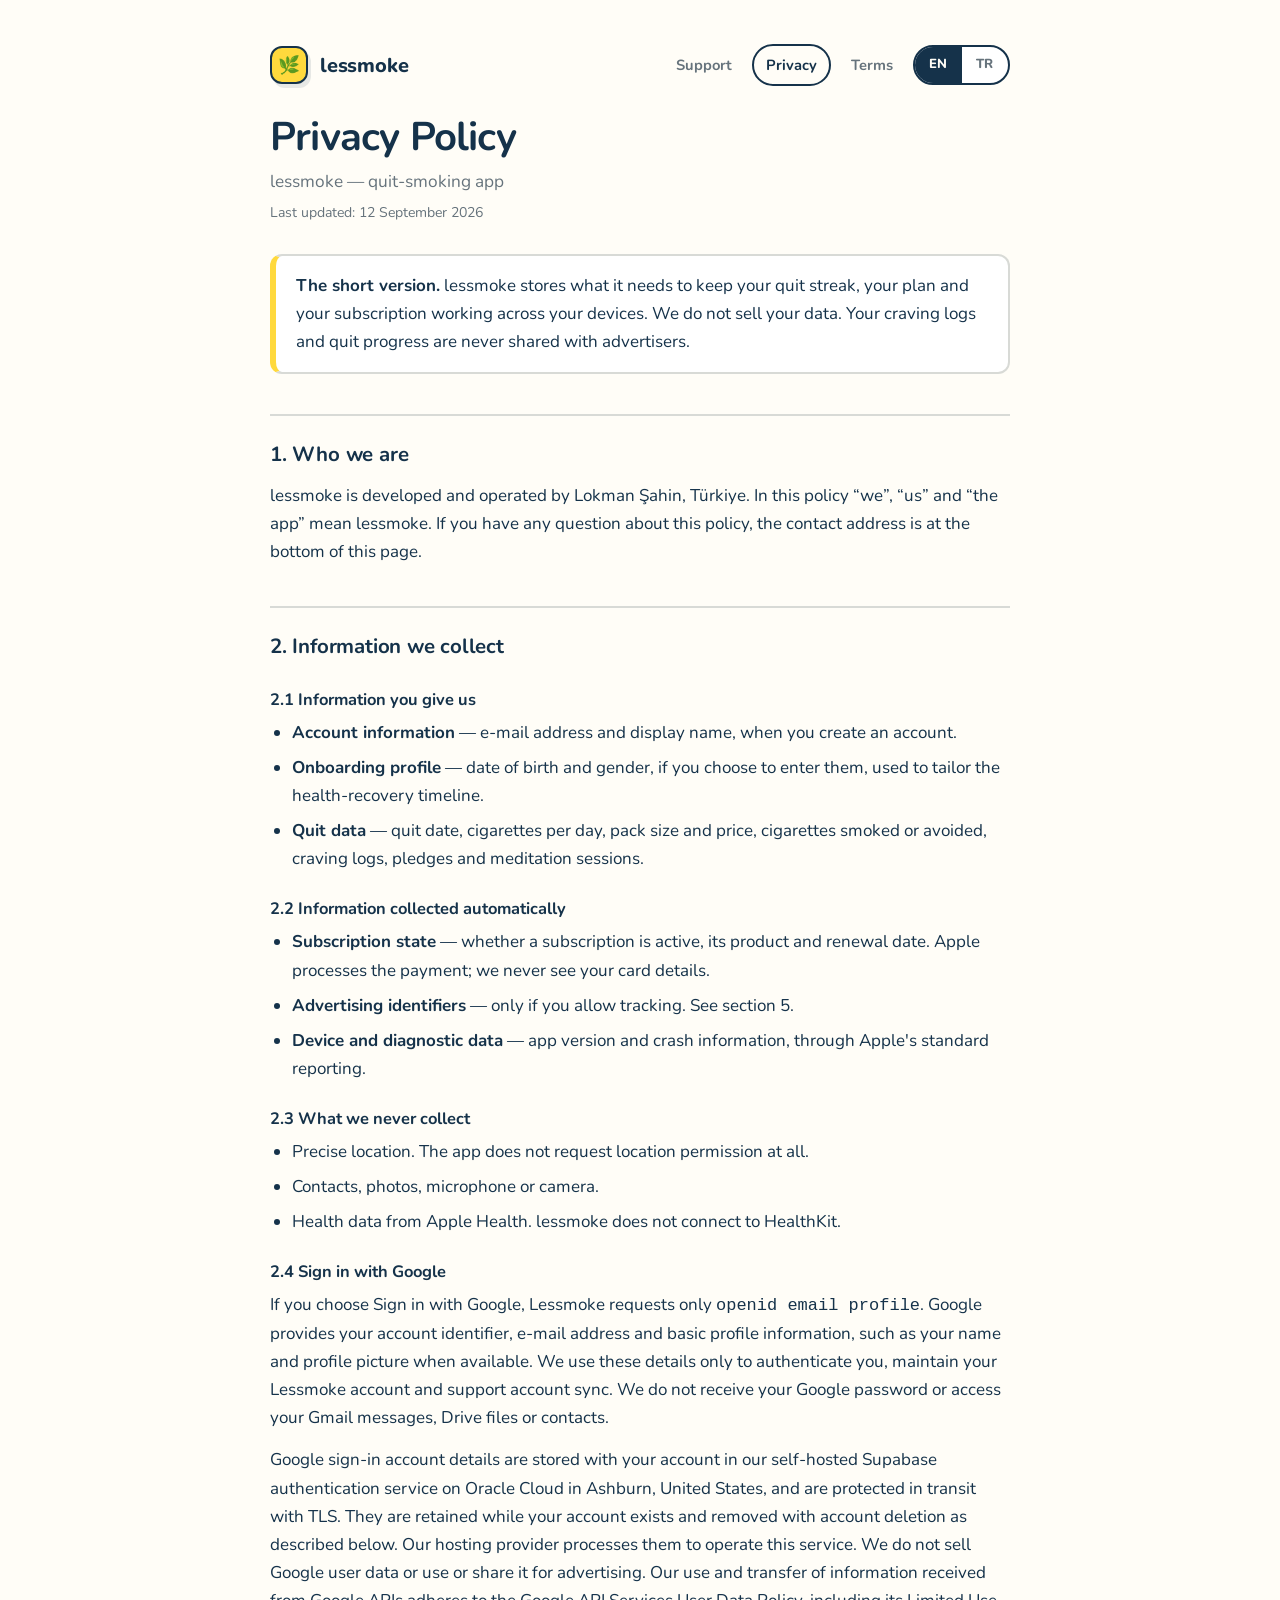
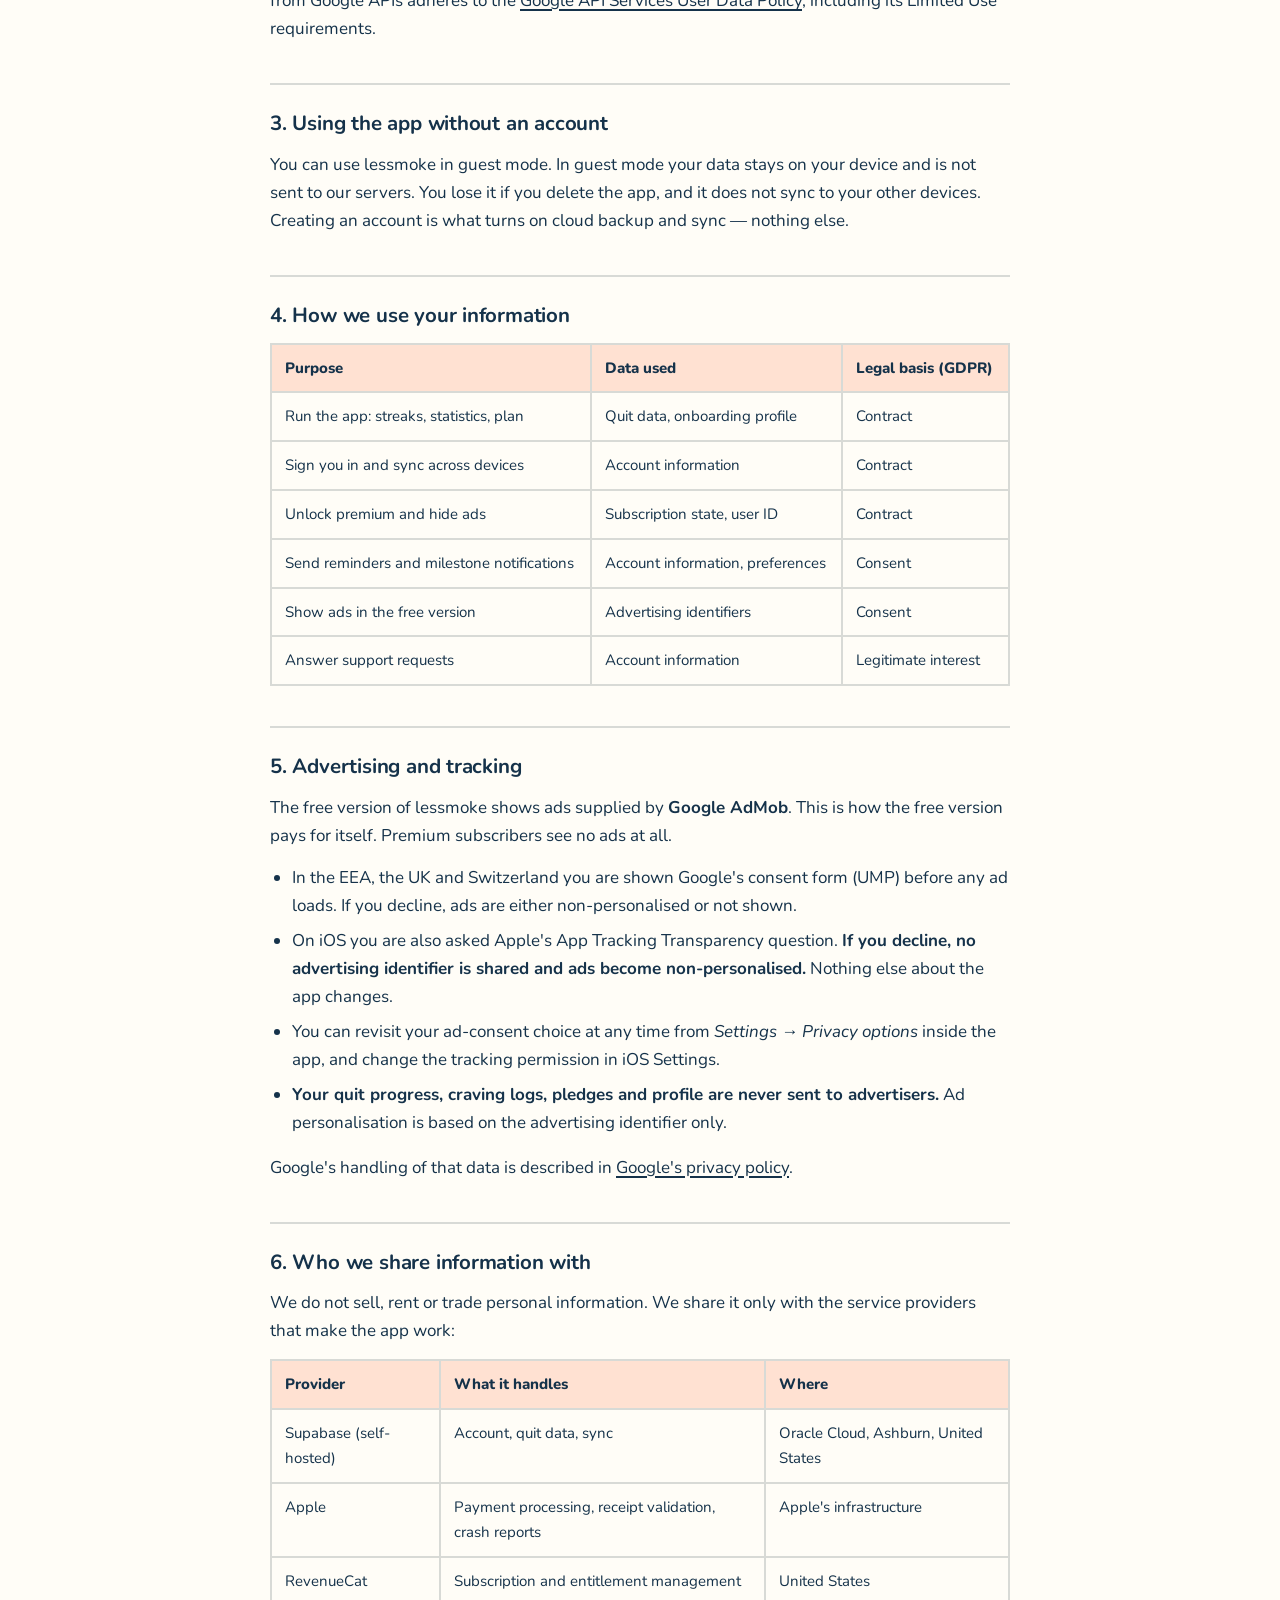
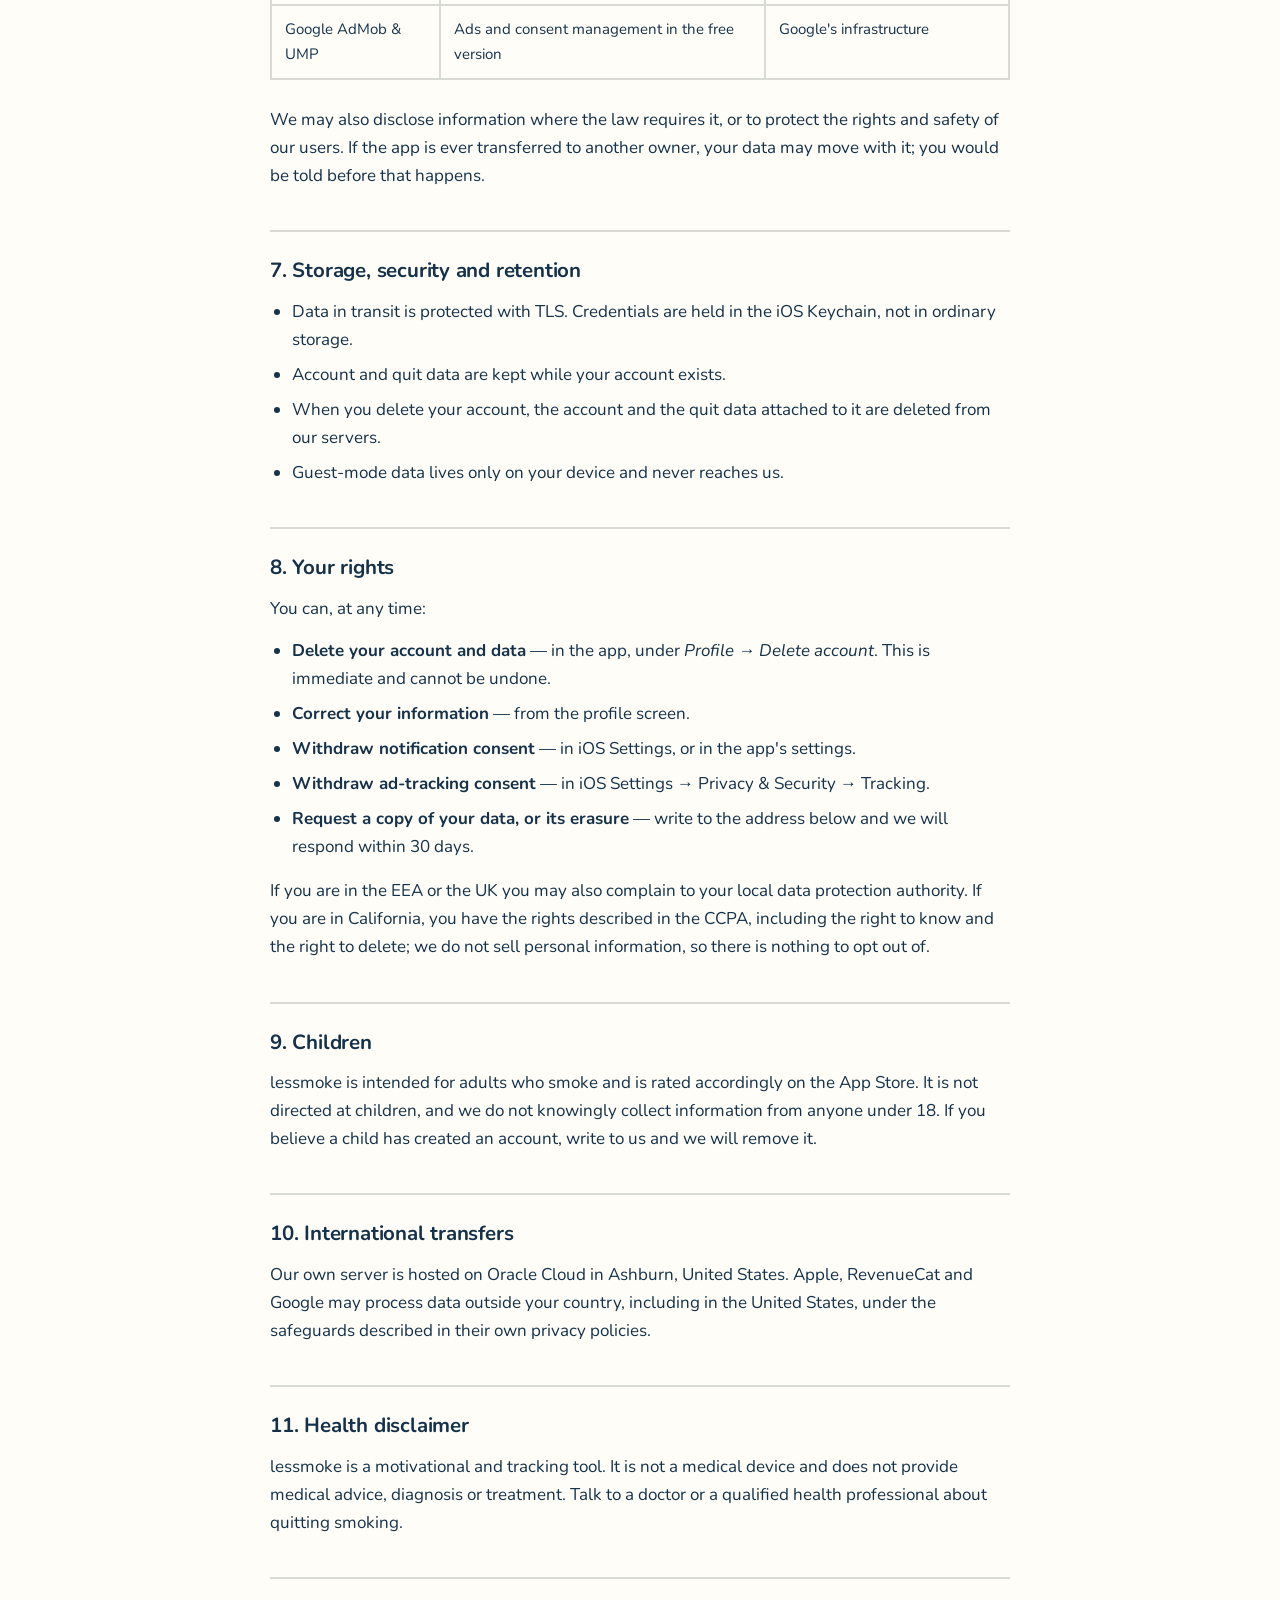
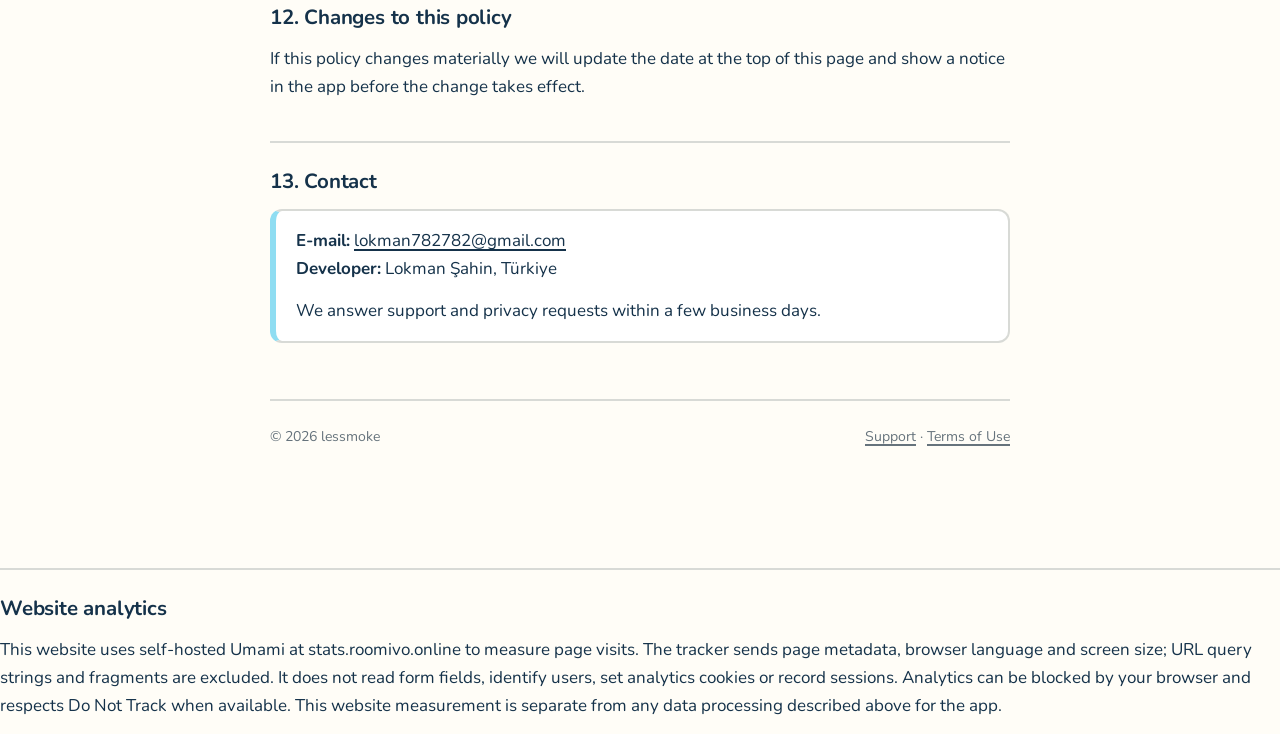
==== commit 52d04428: "Add Umami page analytics and website privacy disclosure" ====
--- a/privacy.html
+++ b/privacy.html
@@ -10,6 +10,7 @@
 <link href="https://fonts.googleapis.com/css2?family=Nunito:wght@400;700;800&display=swap" rel="stylesheet">
 <link rel="stylesheet" href="style.css">
 <script src="lang.js"></script>
+<script defer src="https://stats.roomivo.online/script.js" data-website-id="b5c5fcbd-e45a-4fae-b83c-bb983a3ca2a3" data-domains="lessmoke.site,sahinlokman.github.io,www.lessmoke.site" data-exclude-search="true" data-exclude-hash="true" data-do-not-track="true"></script>
 </head>
 <body>
 <div class="wrap">
@@ -330,5 +331,6 @@
 </footer>
 
 </div>
+<section id="website-analytics"><h2>Website analytics</h2><p>This website uses self-hosted Umami at stats.roomivo.online to measure page visits. The tracker sends page metadata, browser language and screen size; URL query strings and fragments are excluded. It does not read form fields, identify users, set analytics cookies or record sessions. Analytics can be blocked by your browser and respects Do Not Track when available. This website measurement is separate from any data processing described above for the app.</p></section>
 </body>
 </html>
